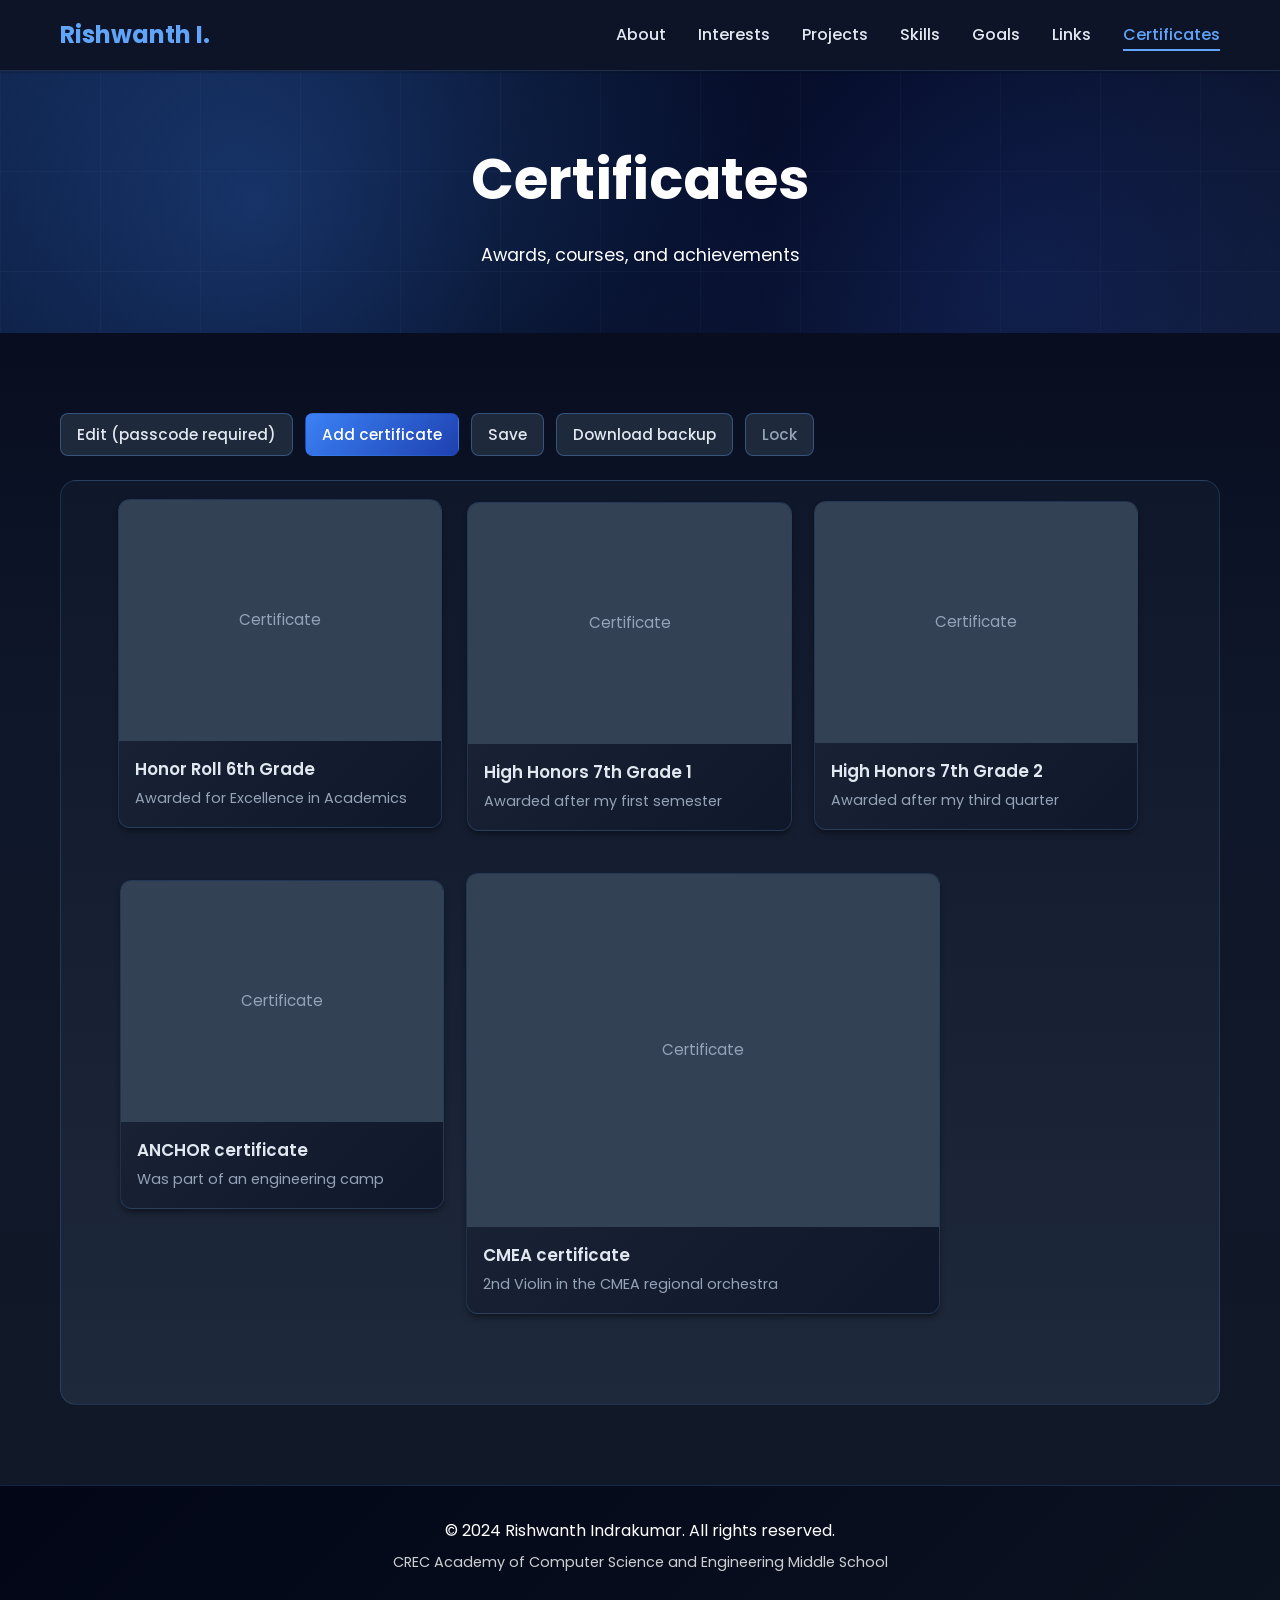
==== certificates.html @ 89a2f54e "Remove email contact section from the portfolio. Co-authored-by: Cursor <cursoragent@cursor.com>" ====
<!DOCTYPE html>
<html lang="en">
<head>
    <meta charset="UTF-8">
    <meta name="viewport" content="width=device-width, initial-scale=1.0">
    <meta name="color-scheme" content="dark">
    <title>Certificates - Rishwanth Indrakumar</title>
    <link rel="stylesheet" href="styles.css">
    <link href="https://fonts.googleapis.com/css2?family=Poppins:wght@300;400;600;700&display=swap" rel="stylesheet">
</head>
<body>
    <nav class="navbar">
        <div class="nav-container">
            <a href="index.html" class="nav-logo">Rishwanth I.</a>
            <ul class="nav-menu">
                <li><a href="index.html#about">About</a></li>
                <li><a href="index.html#interests">Interests</a></li>
                <li><a href="index.html#projects">Projects</a></li>
                <li><a href="index.html#skills">Skills</a></li>
                <li><a href="index.html#goals">Goals</a></li>
                <li><a href="index.html#links">Links</a></li>
                <li><a href="certificates.html" class="active">Certificates</a></li>
            </ul>
        </div>
    </nav>

    <section class="hero hero-compact">
        <div class="hero-content">
            <h1 class="hero-title">Certificates</h1>
            <p class="hero-description">Awards, courses, and achievements</p>
        </div>
    </section>

    <section class="section">
        <div class="container">
            <div class="cert-toolbar" id="cert-toolbar">
                <button type="button" class="cert-btn" id="unlock-btn">Edit (passcode required)</button>
                <div class="cert-edit-actions" id="edit-actions" hidden>
                    <button type="button" class="cert-btn cert-btn-primary" id="add-cert-btn">Add certificate</button>
                    <button type="button" class="cert-btn" id="save-btn">Save</button>
                    <button type="button" class="cert-btn" id="download-btn">Download backup</button>
                    <button type="button" class="cert-btn cert-btn-muted" id="lock-btn">Lock</button>
                </div>
                <p class="cert-save-status" id="save-status" aria-live="polite"></p>
            </div>
            <p class="cert-hint" id="cert-hint" hidden>You are editing. Click <strong>Save</strong> to publish so everyone can see your certificates. Local server: <code>http://localhost:4173/certificates.html</code></p>

            <div class="cert-board" id="cert-board" aria-label="Certificates display">
                <p class="cert-empty" id="cert-empty">No certificates yet.</p>
            </div>
        </div>
    </section>

    <div class="cert-modal" id="passcode-modal" hidden>
        <div class="cert-modal-card">
            <h3>Enter passcode</h3>
            <p>Only you can edit this page.</p>
            <input type="password" id="passcode-input" placeholder="Passcode" autocomplete="current-password">
            <p class="cert-error" id="passcode-error" hidden>Incorrect passcode.</p>
            <div class="cert-modal-actions">
                <button type="button" class="cert-btn" id="passcode-cancel">Cancel</button>
                <button type="button" class="cert-btn cert-btn-primary" id="passcode-submit">Unlock</button>
            </div>
        </div>
    </div>

    <footer class="footer">
        <div class="container">
            <p>&copy; 2024 Rishwanth Indrakumar. All rights reserved.</p>
            <p class="footer-school">CREC Academy of Computer Science and Engineering Middle School</p>
        </div>
    </footer>

    <script src="certificates-data.js"></script>
    <script src="certificates.js"></script>
</body>
</html>
---- styles.css ----
* {
    margin: 0;
    padding: 0;
    box-sizing: border-box;
}

:root {
    --primary-color: #60a5fa;
    --secondary-color: #3b82f6;
    --accent-color: #93c5fd;
    --text-dark: #e2e8f0;
    --text-light: #94a3b8;
    --bg-light: #1e293b;
    --bg-white: #0f172a;
    --bg-dark: #020617;
    --bg-blue-dark: #0b1220;
    --bg-blue-medium: #1e293b;
    --bg-blue-light: #334155;
    --card-bg: linear-gradient(135deg, #1e293b 0%, #0f172a 100%);
    --card-bg-hover: linear-gradient(135deg, #243447 0%, #1e293b 100%);
    --surface: #1e293b;
    --surface-muted: #0f172a;
    --border-subtle: rgba(96, 165, 250, 0.18);
    --border-strong: rgba(96, 165, 250, 0.35);
    --gradient-1: linear-gradient(135deg, #1e3a8a 0%, #020617 100%);
    --gradient-2: linear-gradient(135deg, #3b82f6 0%, #1e40af 100%);
    --gradient-3: linear-gradient(135deg, #60a5fa 0%, #3b82f6 50%, #1e3a8a 100%);
    --gradient-hero: linear-gradient(135deg, #0b1a3a 0%, #020617 55%, #0f172a 100%);
    --shadow-sm: 0 1px 2px 0 rgba(0, 0, 0, 0.35);
    --shadow-md: 0 4px 6px -1px rgba(0, 0, 0, 0.45);
    --shadow-lg: 0 10px 15px -3px rgba(0, 0, 0, 0.5);
    --shadow-xl: 0 20px 25px -5px rgba(0, 0, 0, 0.55);
}

body {
    font-family: 'Poppins', sans-serif;
    line-height: 1.6;
    color: var(--text-dark);
    background: linear-gradient(180deg, #020617 0%, #0f172a 45%, #111827 100%);
    scroll-behavior: smooth;
}

.container {
    max-width: 1200px;
    margin: 0 auto;
    padding: 0 20px;
}

/* Navigation */
.navbar {
    background: rgba(15, 23, 42, 0.9);
    backdrop-filter: blur(10px);
    box-shadow: var(--shadow-sm);
    position: sticky;
    top: 0;
    z-index: 1000;
    padding: 1rem 0;
    border-bottom: 1px solid var(--border-subtle);
}

.nav-container {
    max-width: 1200px;
    margin: 0 auto;
    padding: 0 20px;
    display: flex;
    justify-content: space-between;
    align-items: center;
}

.nav-logo {
    font-size: 1.5rem;
    font-weight: 700;
    color: var(--primary-color);
    text-decoration: none;
}

.nav-menu a.active {
    color: var(--primary-color);
}

.nav-menu a.active::after {
    width: 100%;
}

.nav-menu {
    display: flex;
    list-style: none;
    gap: 2rem;
}

.nav-menu a {
    text-decoration: none;
    color: var(--text-dark);
    font-weight: 500;
    transition: color 0.3s ease;
    position: relative;
}

.nav-menu a::after {
    content: '';
    position: absolute;
    bottom: -5px;
    left: 0;
    width: 0;
    height: 2px;
    background: var(--primary-color);
    transition: width 0.3s ease;
}

.nav-menu a:hover {
    color: var(--primary-color);
}

.nav-menu a:hover::after {
    width: 100%;
}

/* Hero Section */
.hero {
    background: var(--gradient-hero);
    color: white;
    padding: 6rem 2rem;
    text-align: center;
    position: relative;
    overflow: hidden;
}

.hero::before {
    content: '';
    position: absolute;
    top: 0;
    left: 0;
    right: 0;
    bottom: 0;
    background: 
        radial-gradient(circle at 20% 50%, rgba(59, 130, 246, 0.3) 0%, transparent 50%),
        radial-gradient(circle at 80% 80%, rgba(30, 64, 175, 0.3) 0%, transparent 50%),
        url('data:image/svg+xml,<svg width="100" height="100" xmlns="http://www.w3.org/2000/svg"><defs><pattern id="grid" width="100" height="100" patternUnits="userSpaceOnUse"><path d="M 100 0 L 0 0 0 100" fill="none" stroke="rgba(255,255,255,0.05)" stroke-width="1"/></pattern></defs><rect width="100" height="100" fill="url(%23grid)"/></svg>');
    opacity: 1;
}

.hero-content {
    position: relative;
    z-index: 1;
    max-width: 800px;
    margin: 0 auto;
}

.hero-title {
    font-size: 3.5rem;
    font-weight: 700;
    margin-bottom: 1rem;
    animation: fadeInUp 0.8s ease;
}

.hero-subtitle {
    font-size: 1.5rem;
    margin-bottom: 1rem;
    opacity: 0.95;
    animation: fadeInUp 0.8s ease 0.2s both;
}

.hero-description {
    font-size: 1.1rem;
    opacity: 0.9;
    animation: fadeInUp 0.8s ease 0.4s both;
}

@keyframes fadeInUp {
    from {
        opacity: 0;
        transform: translateY(30px);
    }
    to {
        opacity: 1;
        transform: translateY(0);
    }
}

/* Section Styles */
.section {
    padding: 5rem 0;
}

.section-alt {
    background: linear-gradient(180deg, #0b1220 0%, #111827 100%);
}

.section-title {
    font-size: 2.5rem;
    font-weight: 700;
    text-align: center;
    margin-bottom: 3rem;
    color: var(--text-dark);
    position: relative;
}

.section-title::after {
    content: '';
    display: block;
    width: 80px;
    height: 4px;
    background: var(--gradient-2);
    margin: 1rem auto;
    border-radius: 2px;
}

/* About Section */
.about-content {
    max-width: 800px;
    margin: 0 auto;
}

.about-text {
    font-size: 1.1rem;
    line-height: 1.8;
    color: var(--text-light);
}

.about-text p {
    margin-bottom: 1.5rem;
}

.about-text strong {
    color: var(--text-dark);
    font-weight: 600;
}

/* Interests Section */
.interests-grid {
    display: grid;
    grid-template-columns: repeat(auto-fit, minmax(250px, 1fr));
    gap: 2rem;
    margin-top: 2rem;
}

.interest-card {
    background: var(--card-bg);
    padding: 2rem;
    border-radius: 12px;
    box-shadow: var(--shadow-md);
    text-align: center;
    transition: transform 0.3s ease, box-shadow 0.3s ease, background 0.3s ease;
    border: 1px solid var(--border-subtle);
}

.interest-card:hover {
    transform: translateY(-5px);
    box-shadow: var(--shadow-xl);
    background: var(--card-bg-hover);
    border-color: var(--border-strong);
}

.interest-icon {
    font-size: 3rem;
    margin-bottom: 1rem;
    display: block;
}

.interest-card h3 {
    font-size: 1.5rem;
    margin-bottom: 1rem;
    color: var(--text-dark);
}

.interest-card p {
    color: var(--text-light);
    line-height: 1.6;
}

/* Projects Section */
.projects-grid {
    display: grid;
    grid-template-columns: repeat(auto-fit, minmax(300px, 1fr));
    gap: 2rem;
    margin-top: 2rem;
}

.project-card {
    background: var(--card-bg);
    border-radius: 12px;
    overflow: hidden;
    box-shadow: var(--shadow-md);
    transition: transform 0.3s ease, box-shadow 0.3s ease;
    border: 1px solid var(--border-subtle);
}

.project-card:hover {
    transform: translateY(-5px);
    box-shadow: var(--shadow-xl);
}

.project-card.featured {
    border: 3px solid var(--primary-color);
    box-shadow: 0 0 20px rgba(59, 130, 246, 0.3);
}

.project-image-placeholder {
    height: 200px;
    background: var(--gradient-3);
    display: flex;
    align-items: center;
    justify-content: center;
    position: relative;
    overflow: hidden;
}

.project-card.featured .project-image-placeholder {
    background: var(--gradient-2);
}

.project-image-placeholder::before {
    content: '';
    position: absolute;
    top: -50%;
    left: -50%;
    width: 200%;
    height: 200%;
    background: radial-gradient(circle, rgba(255,255,255,0.08) 1px, transparent 1px);
    background-size: 30px 30px;
    animation: movePattern 20s linear infinite;
}

@keyframes movePattern {
    0% { transform: translate(0, 0); }
    100% { transform: translate(30px, 30px); }
}

.project-icon {
    font-size: 4rem;
    z-index: 1;
    position: relative;
}

.project-card h3 {
    padding: 1.5rem;
    font-size: 1.5rem;
    color: var(--text-dark);
    border-bottom: 1px solid var(--border-subtle);
}

.project-card p {
    padding: 1.5rem;
    color: var(--text-light);
    line-height: 1.6;
}

.project-card p.project-link {
    padding-top: 0;
}

.project-link a {
    color: var(--primary-color);
    text-decoration: none;
    font-weight: 600;
}

.project-link a:hover {
    text-decoration: underline;
    color: var(--accent-color);
}

/* Skills Section */
.skills-grid {
    display: grid;
    grid-template-columns: repeat(auto-fit, minmax(280px, 1fr));
    gap: 2rem;
    margin-top: 2rem;
}

.skill-item {
    background: var(--card-bg);
    padding: 2rem;
    border-radius: 12px;
    box-shadow: var(--shadow-md);
    transition: transform 0.3s ease, box-shadow 0.3s ease;
    border: 1px solid var(--border-subtle);
}

.skill-item:hover {
    transform: translateY(-3px);
    box-shadow: var(--shadow-lg);
    border-color: var(--border-strong);
}

.skill-bar {
    width: 100%;
    height: 12px;
    background: #334155;
    border-radius: 6px;
    overflow: hidden;
    margin-bottom: 1rem;
}

.skill-fill {
    height: 100%;
    background: var(--gradient-2);
    border-radius: 6px;
    transition: width 1s ease;
    animation: fillBar 1.5s ease;
    box-shadow: 0 2px 4px rgba(59, 130, 246, 0.3);
}

@keyframes fillBar {
    from { width: 0; }
}

.skill-item h3 {
    font-size: 1.3rem;
    margin-bottom: 0.5rem;
    color: var(--text-dark);
}

.skill-item p {
    color: var(--text-light);
    line-height: 1.6;
}

/* Goals Section */
.goals-content {
    max-width: 900px;
    margin: 0 auto;
}

.goal-card {
    background: var(--card-bg);
    padding: 3rem;
    border-radius: 12px;
    box-shadow: var(--shadow-md);
    text-align: center;
    margin-bottom: 3rem;
    border: 1px solid var(--border-subtle);
}

.goal-icon {
    font-size: 4rem;
    margin-bottom: 1.5rem;
}

.goal-card h3 {
    font-size: 2rem;
    margin-bottom: 1rem;
    color: var(--text-dark);
}

.goal-card p {
    font-size: 1.1rem;
    color: var(--text-light);
    line-height: 1.8;
}

.goals-list {
    background: var(--card-bg);
    padding: 2.5rem;
    border-radius: 12px;
    box-shadow: var(--shadow-md);
    border: 1px solid var(--border-subtle);
}

.goals-list h3 {
    font-size: 1.8rem;
    margin-bottom: 1.5rem;
    color: var(--text-dark);
}

.goals-list ul {
    list-style: none;
    padding: 0;
}

.goals-list li {
    padding: 1rem;
    margin-bottom: 0.5rem;
    background: linear-gradient(90deg, #1e293b 0%, #0f172a 100%);
    border-radius: 8px;
    color: var(--text-light);
    font-size: 1.05rem;
    transition: transform 0.2s ease, background 0.2s ease;
    border-left: 3px solid var(--primary-color);
}

.goals-list li:hover {
    transform: translateX(5px);
    background: linear-gradient(90deg, #1e3a5f 0%, #1e293b 100%);
    border-left-color: var(--secondary-color);
}

/* Contact Section */
.contact-content {
    display: flex;
    justify-content: center;
    gap: 3rem;
    flex-wrap: wrap;
    margin-top: 2rem;
}

.contact-card {
    background: var(--card-bg);
    padding: 3rem;
    border-radius: 12px;
    box-shadow: var(--shadow-md);
    text-align: center;
    min-width: 280px;
    transition: transform 0.3s ease, box-shadow 0.3s ease, background 0.3s ease;
    border: 1px solid var(--border-subtle);
}

.contact-card:hover {
    transform: translateY(-5px);
    box-shadow: var(--shadow-xl);
    background: var(--card-bg-hover);
    border-color: var(--border-strong);
}

.contact-icon {
    font-size: 3.5rem;
    margin-bottom: 1.5rem;
    display: block;
}

.contact-card h3 {
    font-size: 1.5rem;
    margin-bottom: 1rem;
    color: var(--text-dark);
}

.contact-card p {
    margin: 0;
}

.contact-card a {
    color: var(--primary-color);
    text-decoration: none;
    font-size: 1.1rem;
    font-weight: 500;
    transition: color 0.3s ease;
}

.contact-card a:hover {
    color: var(--secondary-color);
    text-decoration: underline;
}

/* Footer */
.footer {
    background: linear-gradient(135deg, #020617 0%, #0b1220 100%);
    color: white;
    padding: 2rem 0;
    text-align: center;
    border-top: 1px solid var(--border-subtle);
}

.footer p {
    margin-bottom: 0.5rem;
}

.footer-school {
    opacity: 0.8;
    font-size: 0.9rem;
}

/* Responsive Design */
@media (max-width: 768px) {
    .nav-menu {
        flex-direction: column;
        gap: 1rem;
    }

    .hero-title {
        font-size: 2.5rem;
    }

    .hero-subtitle {
        font-size: 1.2rem;
    }

    .section-title {
        font-size: 2rem;
    }

    .interests-grid,
    .projects-grid,
    .skills-grid {
        grid-template-columns: 1fr;
    }

    .contact-content {
        flex-direction: column;
        align-items: center;
    }

    .goal-card {
        padding: 2rem;
    }
}

@media (max-width: 480px) {
    .hero {
        padding: 4rem 1rem;
    }

    .hero-title {
        font-size: 2rem;
    }

    .section {
        padding: 3rem 0;
    }
}

/* Certificates page */
.hero-compact {
    padding: 4rem 2rem;
}

.cert-toolbar {
    display: flex;
    flex-wrap: wrap;
    align-items: center;
    gap: 0.75rem;
    margin-bottom: 0.75rem;
}

.cert-save-status {
    flex-basis: 100%;
    margin: 0;
    color: var(--text-light);
    font-size: 0.9rem;
}

.cert-save-status.is-error {
    color: #fca5a5;
}

.cert-hint {
    margin: 0 0 1.25rem;
    color: var(--text-light);
    font-size: 0.9rem;
}

.cert-hint code {
    background: #334155;
    color: var(--accent-color);
    padding: 0.1rem 0.35rem;
    border-radius: 4px;
    font-size: 0.85rem;
}

.cert-edit-actions {
    display: flex;
    flex-wrap: wrap;
    gap: 0.75rem;
}

.cert-btn {
    border: 1px solid var(--border-strong);
    background: var(--surface);
    color: var(--text-dark);
    font-family: inherit;
    font-weight: 500;
    font-size: 0.95rem;
    padding: 0.55rem 1rem;
    border-radius: 8px;
    cursor: pointer;
    transition: background 0.2s ease, border-color 0.2s ease, color 0.2s ease;
}

.cert-btn:hover {
    border-color: var(--primary-color);
    color: var(--primary-color);
}

.cert-btn-primary {
    background: var(--gradient-2);
    border-color: transparent;
    color: #ffffff;
}

.cert-btn-primary:hover {
    color: #ffffff;
    filter: brightness(1.05);
}

.cert-btn-muted {
    color: var(--text-light);
}

.cert-btn-small {
    font-size: 0.8rem;
    padding: 0.35rem 0.65rem;
}

.cert-btn-danger {
    color: #fca5a5;
    border-color: rgba(248, 113, 113, 0.45);
}

.cert-btn-danger:hover {
    color: #fecaca;
    border-color: #f87171;
}

.cert-board {
    position: relative;
    width: 100%;
    min-height: 700px;
    background:
        linear-gradient(180deg, #0f172a 0%, #1e293b 100%),
        radial-gradient(circle at 15% 20%, rgba(59, 130, 246, 0.12), transparent 40%),
        radial-gradient(circle at 85% 70%, rgba(30, 64, 175, 0.14), transparent 45%);
    border: 1px solid var(--border-subtle);
    border-radius: 16px;
    overflow: hidden;
}

.cert-board.is-editing {
    outline: 2px dashed rgba(59, 130, 246, 0.35);
    outline-offset: 4px;
}

.cert-empty {
    position: absolute;
    inset: 0;
    display: grid;
    place-items: center;
    color: var(--text-light);
    font-size: 1.1rem;
    margin: 0;
    pointer-events: none;
}

.cert-card {
    position: absolute;
    background: var(--card-bg);
    border: 1px solid var(--border-subtle);
    border-radius: 12px;
    box-shadow: var(--shadow-md);
    overflow: hidden;
    user-select: none;
    transition: box-shadow 0.2s ease;
}

.cert-board.is-editing .cert-card {
    cursor: grab;
}

.cert-card.is-dragging,
.cert-card.is-resizing {
    cursor: grabbing;
    box-shadow: var(--shadow-xl);
    user-select: none;
}

.cert-card-image {
    width: 100%;
    aspect-ratio: 4 / 3;
    background: #334155;
    overflow: hidden;
}

.cert-card-image img {
    width: 100%;
    height: 100%;
    object-fit: cover;
    display: block;
}

.cert-card-placeholder {
    width: 100%;
    height: 100%;
    display: grid;
    place-items: center;
    color: var(--text-light);
    font-size: 0.95rem;
}

.cert-board.is-editing .cert-card-placeholder {
    cursor: pointer;
}

.cert-card-body {
    padding: 0.9rem 1rem 1.1rem;
}

.cert-card-title {
    font-size: 1.05rem;
    font-weight: 600;
    color: var(--text-dark);
    margin: 0 0 0.35rem;
    outline: none;
}

.cert-card-desc {
    margin: 0;
    color: var(--text-light);
    font-size: 0.9rem;
    line-height: 1.5;
    outline: none;
    min-height: 1.4em;
}

.cert-card-desc.is-empty::before {
    content: attr(data-placeholder);
    color: #94a3b8;
}

.cert-board.is-editing .cert-card-title,
.cert-board.is-editing .cert-card-desc {
    cursor: text;
    border-radius: 4px;
}

.cert-board.is-editing .cert-card-title:focus,
.cert-board.is-editing .cert-card-desc:focus {
    background: #1e3a5f;
}

.cert-card-controls {
    display: flex;
    gap: 0.4rem;
    padding: 0 0.75rem 0.75rem;
}

.cert-resize-handle {
    position: absolute;
    right: 4px;
    bottom: 4px;
    width: 14px;
    height: 14px;
    border-right: 3px solid var(--primary-color);
    border-bottom: 3px solid var(--primary-color);
    cursor: nwse-resize;
    opacity: 0.7;
}

.cert-modal {
    position: fixed;
    inset: 0;
    background: rgba(2, 6, 23, 0.75);
    display: grid;
    place-items: center;
    z-index: 2000;
    padding: 1rem;
}

.cert-modal[hidden] {
    display: none !important;
}

.cert-modal-card {
    width: min(400px, 100%);
    background: #1e293b;
    border: 1px solid var(--border-subtle);
    border-radius: 12px;
    padding: 1.75rem;
    box-shadow: var(--shadow-xl);
}

.cert-modal-card h3 {
    margin: 0 0 0.35rem;
    color: var(--text-dark);
}

.cert-modal-card p {
    margin: 0 0 1rem;
    color: var(--text-light);
    font-size: 0.95rem;
}

.cert-modal-card input {
    width: 100%;
    padding: 0.7rem 0.85rem;
    border: 1px solid #475569;
    border-radius: 8px;
    font-family: inherit;
    font-size: 1rem;
    margin-bottom: 0.75rem;
    background: #0f172a;
    color: var(--text-dark);
}

.cert-modal-card input:focus {
    outline: 2px solid rgba(59, 130, 246, 0.35);
    border-color: var(--primary-color);
}

.cert-error {
    color: #fca5a5 !important;
    margin-top: -0.35rem !important;
}

.cert-modal-actions {
    display: flex;
    justify-content: flex-end;
    gap: 0.6rem;
}

@media (max-width: 768px) {
    .cert-board {
        min-height: 520px;
    }

    .cert-card {
        position: relative !important;
        left: auto !important;
        top: auto !important;
        width: 100% !important;
        margin-bottom: 1rem;
    }

    .cert-board.is-editing .cert-card {
        position: absolute !important;
    }
}
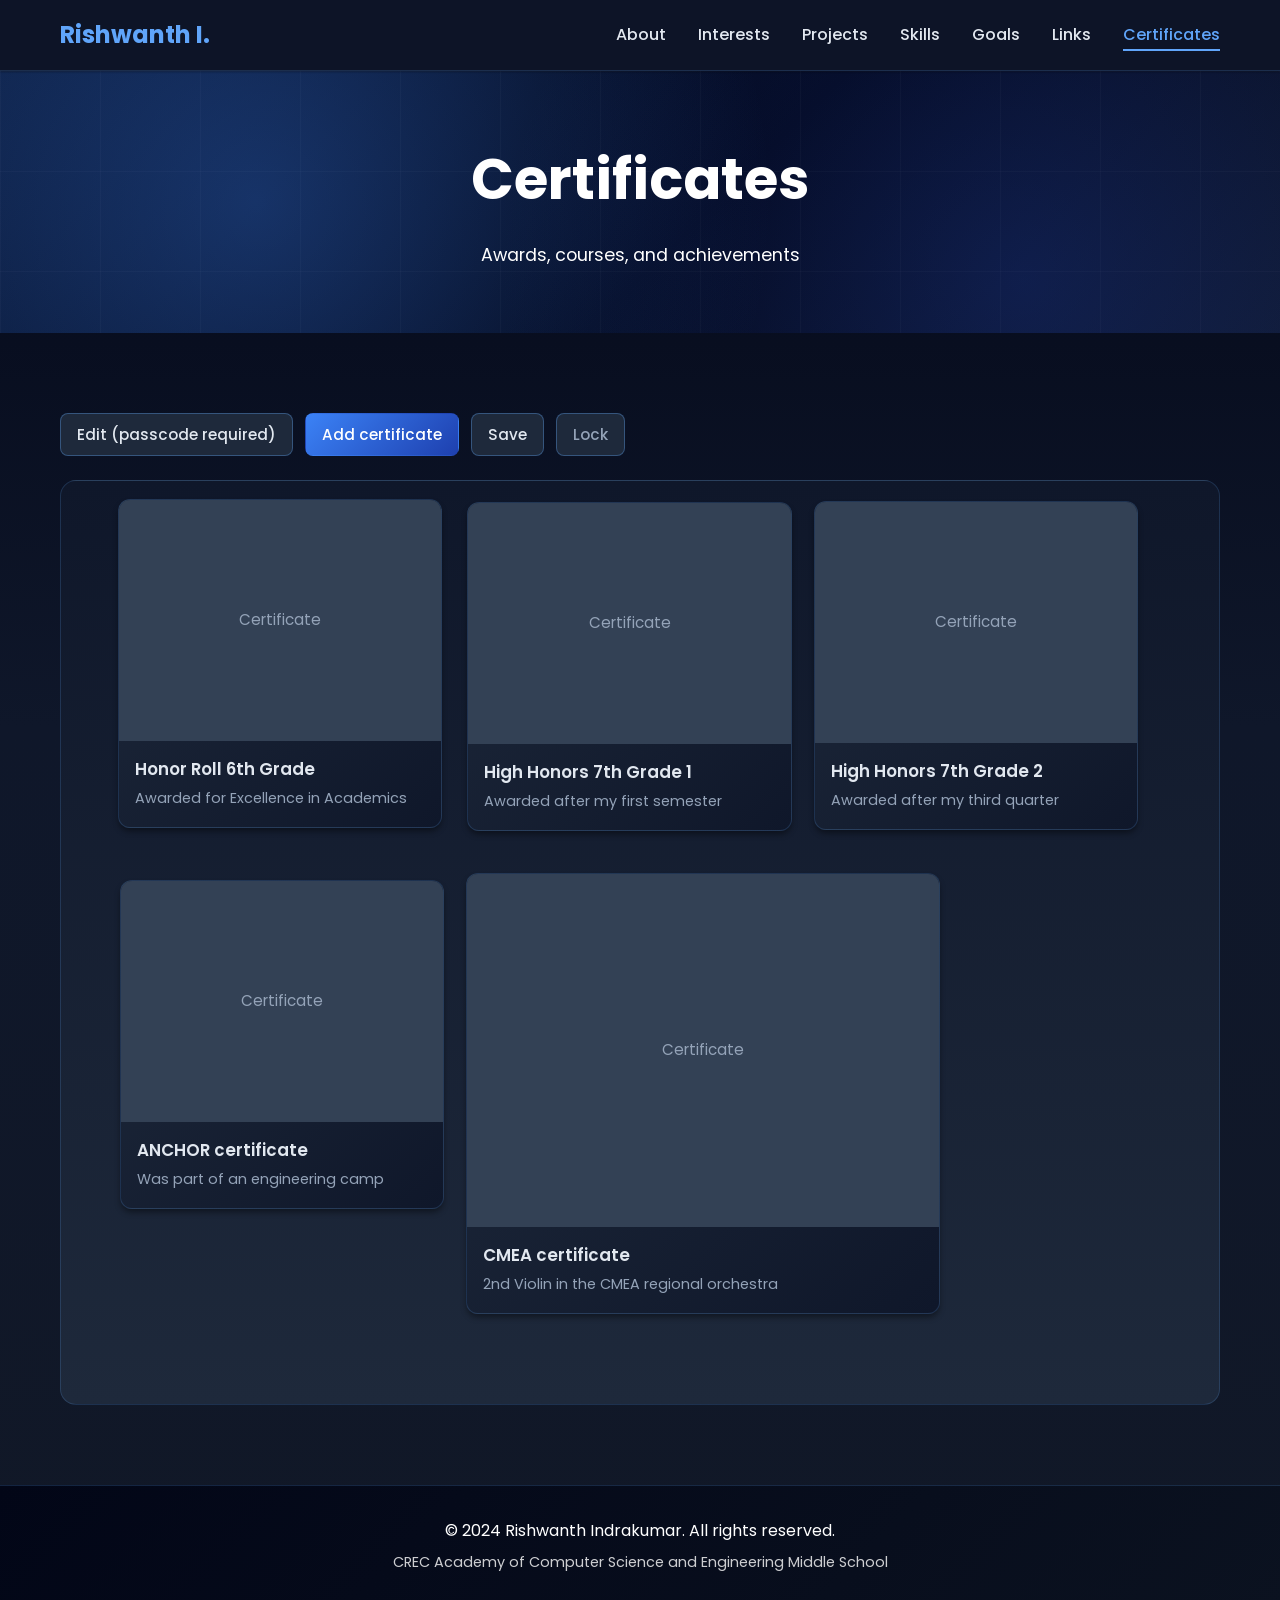
==== commit 583fddae: "Make Save publish certificates to the live page and lock editing. Co-authored-by: Cursor <cursoragen" ====
--- a/certificates.html
+++ b/certificates.html
@@ -38,12 +38,11 @@
                 <div class="cert-edit-actions" id="edit-actions" hidden>
                     <button type="button" class="cert-btn cert-btn-primary" id="add-cert-btn">Add certificate</button>
                     <button type="button" class="cert-btn" id="save-btn">Save</button>
-                    <button type="button" class="cert-btn" id="download-btn">Download backup</button>
                     <button type="button" class="cert-btn cert-btn-muted" id="lock-btn">Lock</button>
                 </div>
                 <p class="cert-save-status" id="save-status" aria-live="polite"></p>
             </div>
-            <p class="cert-hint" id="cert-hint" hidden>You are editing. Click <strong>Save</strong> to publish so everyone can see your certificates. Local server: <code>http://localhost:4173/certificates.html</code></p>
+            <p class="cert-hint" id="cert-hint" hidden>You are editing. Click <strong>Save</strong> to publish to the live page and lock editing. Use <code>http://localhost:4173/certificates.html</code></p>
 
             <div class="cert-board" id="cert-board" aria-label="Certificates display">
                 <p class="cert-empty" id="cert-empty">No certificates yet.</p>
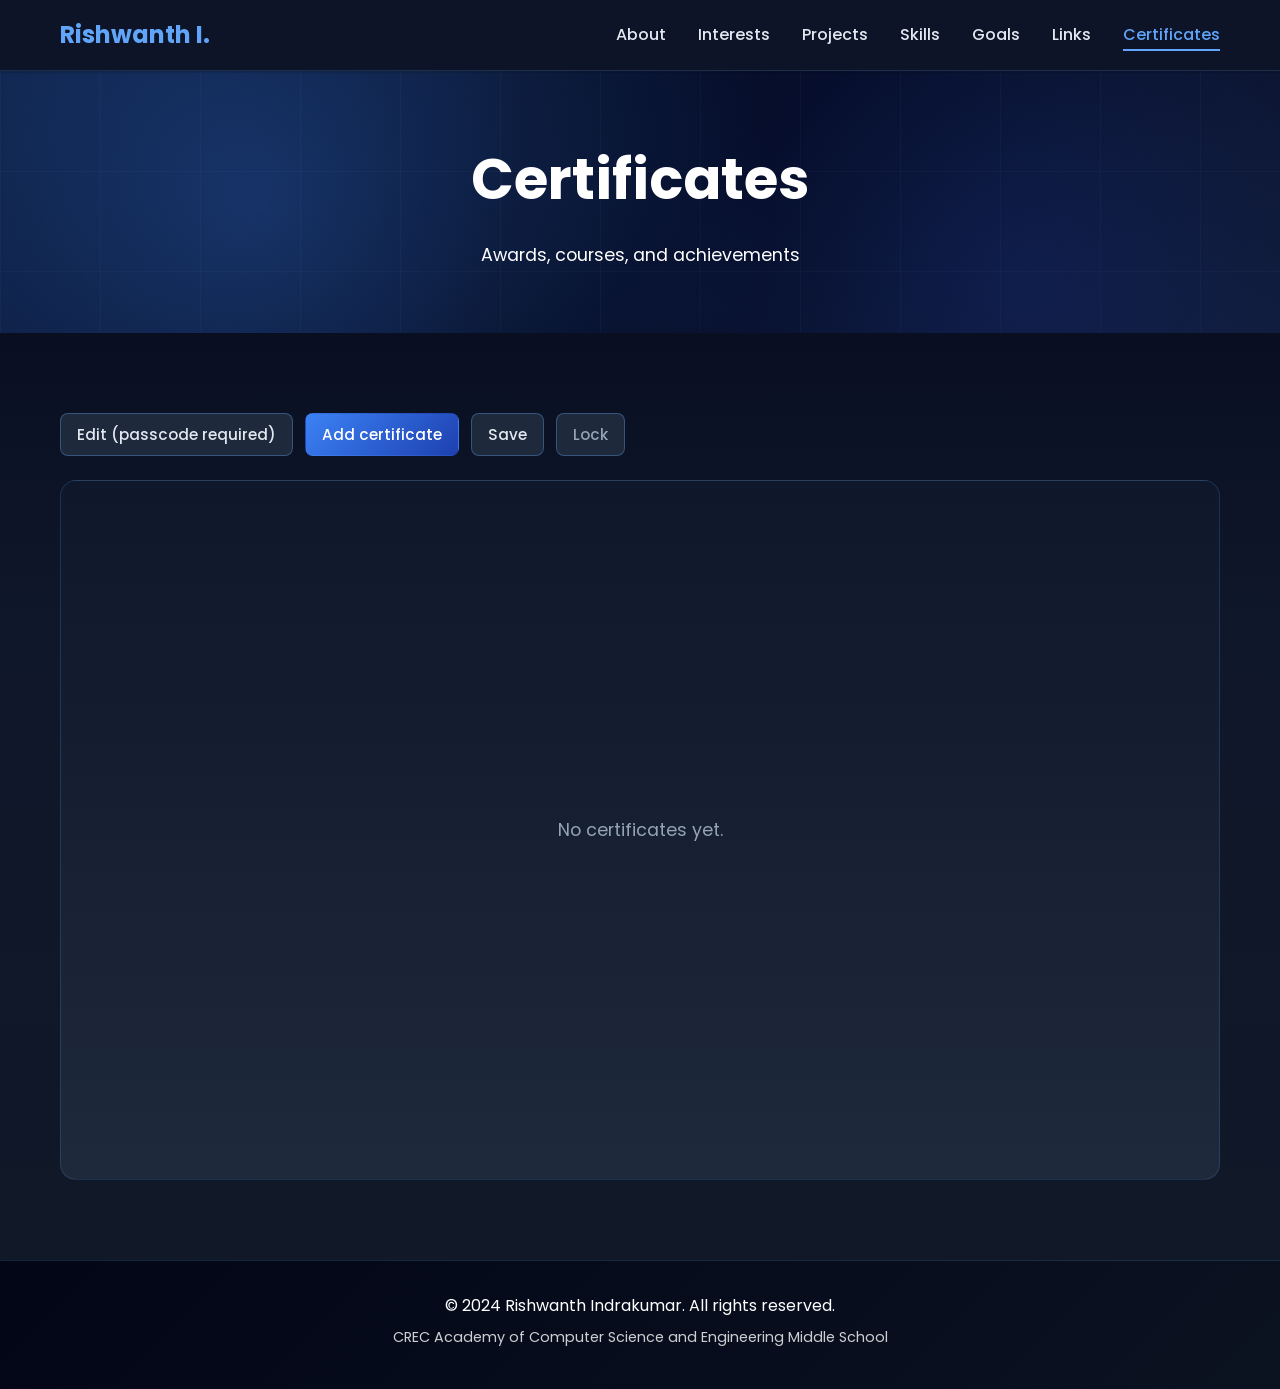
==== commit 8eaaee0e: "Fix certificate Save by posting to the local server API from any host. Co-authored-by: Cursor <curso" ====
--- a/certificates.html
+++ b/certificates.html
@@ -42,7 +42,7 @@
                 </div>
                 <p class="cert-save-status" id="save-status" aria-live="polite"></p>
             </div>
-            <p class="cert-hint" id="cert-hint" hidden>You are editing. Click <strong>Save</strong> to publish to the live page and lock editing. Use <code>http://localhost:4173/certificates.html</code></p>
+            <p class="cert-hint" id="cert-hint" hidden>You are editing. Keep <code>node server.js</code> running, then click <strong>Save</strong> to publish to the live page and lock editing.</p>
 
             <div class="cert-board" id="cert-board" aria-label="Certificates display">
                 <p class="cert-empty" id="cert-empty">No certificates yet.</p>
--- a/styles.css
+++ b/styles.css
@@ -332,6 +332,24 @@
     position: relative;
 }
 
+.project-image-photo {
+    background: #0f172a !important;
+    padding: 0;
+}
+
+.project-image-photo::before {
+    display: none;
+}
+
+.project-image-photo img {
+    width: 100%;
+    height: 100%;
+    object-fit: cover;
+    display: block;
+    position: relative;
+    z-index: 1;
+}
+
 .project-card h3 {
     padding: 1.5rem;
     font-size: 1.5rem;
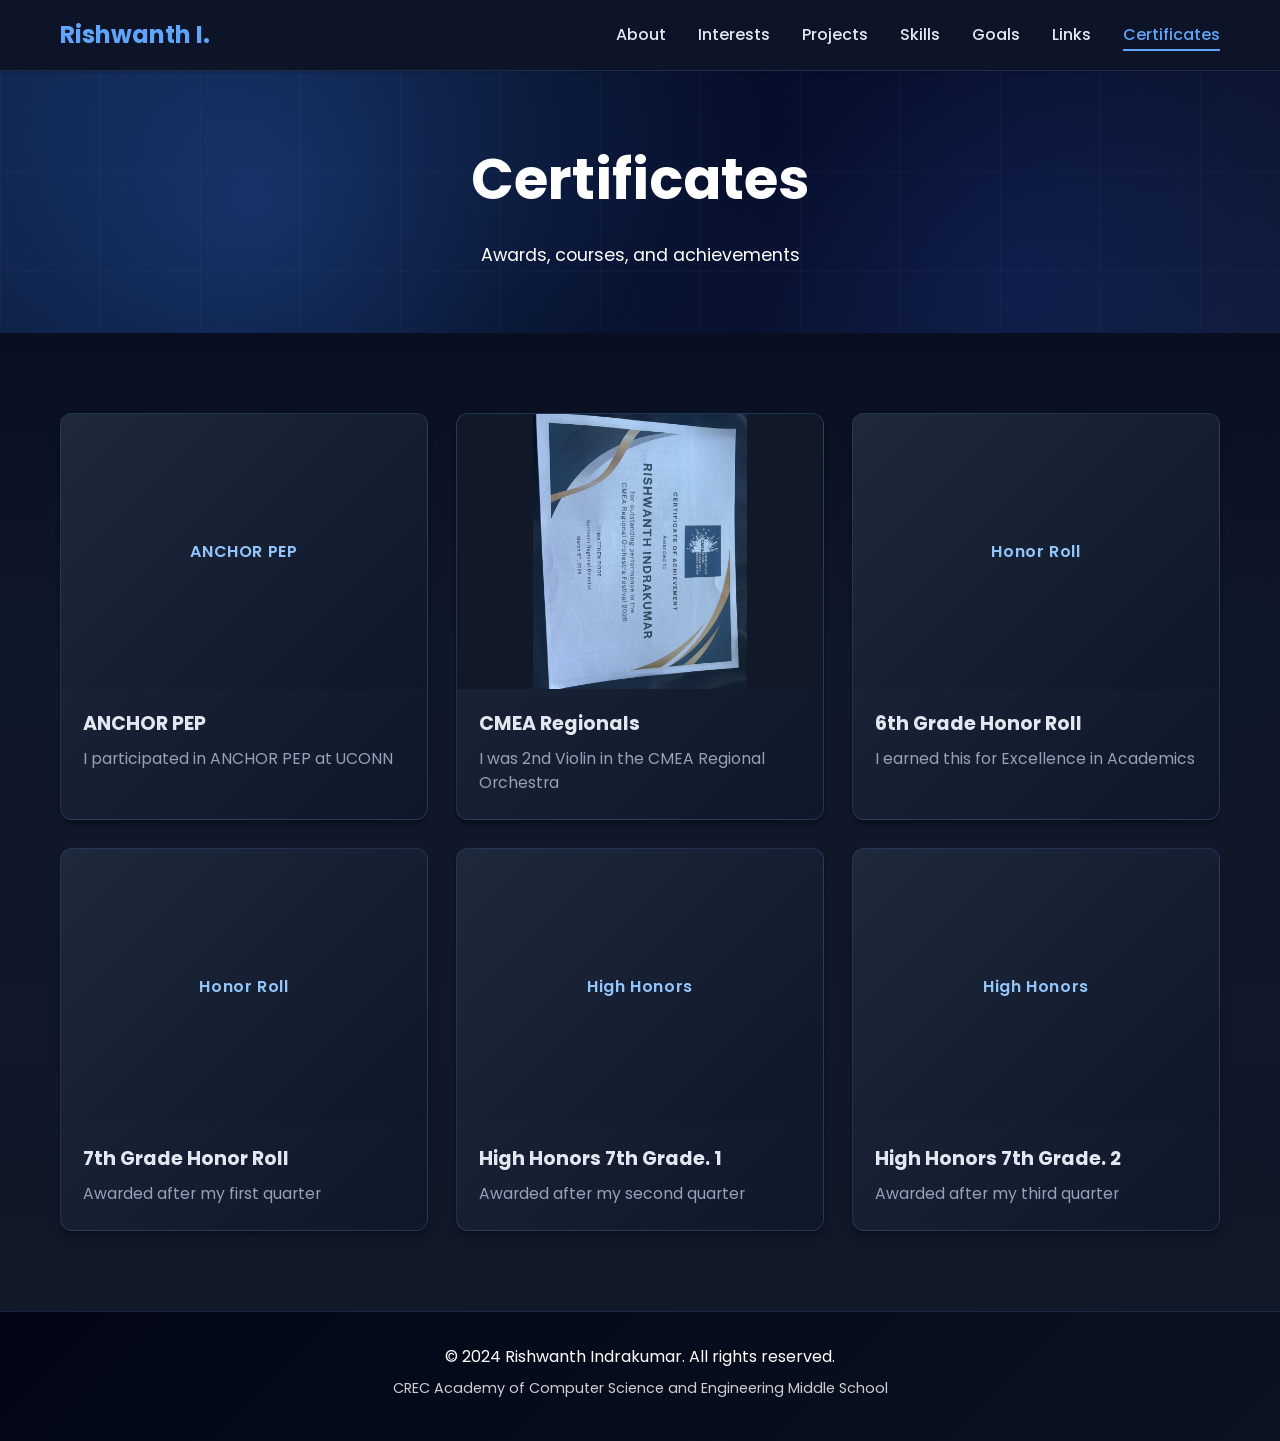
==== commit 3b9b9b76: "Overhaul certificates into a static gallery and remove in-page editing. Co-authored-by: Cursor <curs" ====
--- a/certificates.html
+++ b/certificates.html
@@ -33,35 +33,69 @@
 
     <section class="section">
         <div class="container">
-            <div class="cert-toolbar" id="cert-toolbar">
-                <button type="button" class="cert-btn" id="unlock-btn">Edit (passcode required)</button>
-                <div class="cert-edit-actions" id="edit-actions" hidden>
-                    <button type="button" class="cert-btn cert-btn-primary" id="add-cert-btn">Add certificate</button>
-                    <button type="button" class="cert-btn" id="save-btn">Save</button>
-                    <button type="button" class="cert-btn cert-btn-muted" id="lock-btn">Lock</button>
-                </div>
-                <p class="cert-save-status" id="save-status" aria-live="polite"></p>
-            </div>
-            <p class="cert-hint" id="cert-hint" hidden>You are editing. Keep <code>node server.js</code> running, then click <strong>Save</strong> to publish to the live page and lock editing.</p>
+            <div class="certificates-grid">
+                <article class="certificate-card">
+                    <div class="certificate-media certificate-media-placeholder">
+                        <span>ANCHOR PEP</span>
+                    </div>
+                    <div class="certificate-body">
+                        <h3>ANCHOR PEP</h3>
+                        <p>I participated in ANCHOR PEP at UCONN</p>
+                    </div>
+                </article>
 
-            <div class="cert-board" id="cert-board" aria-label="Certificates display">
-                <p class="cert-empty" id="cert-empty">No certificates yet.</p>
+                <article class="certificate-card">
+                    <div class="certificate-media">
+                        <img src="images/cmea-regionals.png" alt="CMEA Regional Orchestra Festival Certificate of Achievement for Rishwanth Indrakumar">
+                    </div>
+                    <div class="certificate-body">
+                        <h3>CMEA Regionals</h3>
+                        <p>I was 2nd Violin in the CMEA Regional Orchestra</p>
+                    </div>
+                </article>
+
+                <article class="certificate-card">
+                    <div class="certificate-media certificate-media-placeholder">
+                        <span>Honor Roll</span>
+                    </div>
+                    <div class="certificate-body">
+                        <h3>6th Grade Honor Roll</h3>
+                        <p>I earned this for Excellence in Academics</p>
+                    </div>
+                </article>
+
+                <article class="certificate-card">
+                    <div class="certificate-media certificate-media-placeholder">
+                        <span>Honor Roll</span>
+                    </div>
+                    <div class="certificate-body">
+                        <h3>7th Grade Honor Roll</h3>
+                        <p>Awarded after my first quarter</p>
+                    </div>
+                </article>
+
+                <article class="certificate-card">
+                    <div class="certificate-media certificate-media-placeholder">
+                        <span>High Honors</span>
+                    </div>
+                    <div class="certificate-body">
+                        <h3>High Honors 7th Grade. 1</h3>
+                        <p>Awarded after my second quarter</p>
+                    </div>
+                </article>
+
+                <article class="certificate-card">
+                    <div class="certificate-media certificate-media-placeholder">
+                        <span>High Honors</span>
+                    </div>
+                    <div class="certificate-body">
+                        <h3>High Honors 7th Grade. 2</h3>
+                        <p>Awarded after my third quarter</p>
+                    </div>
+                </article>
             </div>
         </div>
     </section>
-
-    <div class="cert-modal" id="passcode-modal" hidden>
-        <div class="cert-modal-card">
-            <h3>Enter passcode</h3>
-            <p>Only you can edit this page.</p>
-            <input type="password" id="passcode-input" placeholder="Passcode" autocomplete="current-password">
-            <p class="cert-error" id="passcode-error" hidden>Incorrect passcode.</p>
-            <div class="cert-modal-actions">
-                <button type="button" class="cert-btn" id="passcode-cancel">Cancel</button>
-                <button type="button" class="cert-btn cert-btn-primary" id="passcode-submit">Unlock</button>
-            </div>
-        </div>
-    </div>
 
     <footer class="footer">
         <div class="container">
@@ -69,8 +103,5 @@
             <p class="footer-school">CREC Academy of Computer Science and Engineering Middle School</p>
         </div>
     </footer>
-
-    <script src="certificates-data.js"></script>
-    <script src="certificates.js"></script>
 </body>
 </html>
--- a/styles.css
+++ b/styles.css
@@ -631,303 +631,70 @@
     padding: 4rem 2rem;
 }
 
-.cert-toolbar {
-    display: flex;
-    flex-wrap: wrap;
-    align-items: center;
-    gap: 0.75rem;
-    margin-bottom: 0.75rem;
-}
-
-.cert-save-status {
-    flex-basis: 100%;
-    margin: 0;
-    color: var(--text-light);
-    font-size: 0.9rem;
-}
-
-.cert-save-status.is-error {
-    color: #fca5a5;
-}
-
-.cert-hint {
-    margin: 0 0 1.25rem;
-    color: var(--text-light);
-    font-size: 0.9rem;
-}
-
-.cert-hint code {
-    background: #334155;
-    color: var(--accent-color);
-    padding: 0.1rem 0.35rem;
-    border-radius: 4px;
-    font-size: 0.85rem;
-}
-
-.cert-edit-actions {
-    display: flex;
-    flex-wrap: wrap;
-    gap: 0.75rem;
-}
-
-.cert-btn {
-    border: 1px solid var(--border-strong);
-    background: var(--surface);
-    color: var(--text-dark);
-    font-family: inherit;
-    font-weight: 500;
-    font-size: 0.95rem;
-    padding: 0.55rem 1rem;
-    border-radius: 8px;
-    cursor: pointer;
-    transition: background 0.2s ease, border-color 0.2s ease, color 0.2s ease;
-}
-
-.cert-btn:hover {
-    border-color: var(--primary-color);
-    color: var(--primary-color);
-}
-
-.cert-btn-primary {
-    background: var(--gradient-2);
-    border-color: transparent;
-    color: #ffffff;
-}
-
-.cert-btn-primary:hover {
-    color: #ffffff;
-    filter: brightness(1.05);
-}
-
-.cert-btn-muted {
-    color: var(--text-light);
-}
-
-.cert-btn-small {
-    font-size: 0.8rem;
-    padding: 0.35rem 0.65rem;
-}
-
-.cert-btn-danger {
-    color: #fca5a5;
-    border-color: rgba(248, 113, 113, 0.45);
-}
-
-.cert-btn-danger:hover {
-    color: #fecaca;
-    border-color: #f87171;
-}
-
-.cert-board {
-    position: relative;
-    width: 100%;
-    min-height: 700px;
-    background:
-        linear-gradient(180deg, #0f172a 0%, #1e293b 100%),
-        radial-gradient(circle at 15% 20%, rgba(59, 130, 246, 0.12), transparent 40%),
-        radial-gradient(circle at 85% 70%, rgba(30, 64, 175, 0.14), transparent 45%);
-    border: 1px solid var(--border-subtle);
-    border-radius: 16px;
-    overflow: hidden;
-}
-
-.cert-board.is-editing {
-    outline: 2px dashed rgba(59, 130, 246, 0.35);
-    outline-offset: 4px;
-}
-
-.cert-empty {
-    position: absolute;
-    inset: 0;
+.certificates-grid {
     display: grid;
-    place-items: center;
-    color: var(--text-light);
-    font-size: 1.1rem;
-    margin: 0;
-    pointer-events: none;
-}
-
-.cert-card {
-    position: absolute;
+    grid-template-columns: repeat(auto-fit, minmax(280px, 1fr));
+    gap: 1.75rem;
+}
+
+.certificate-card {
     background: var(--card-bg);
     border: 1px solid var(--border-subtle);
     border-radius: 12px;
+    overflow: hidden;
     box-shadow: var(--shadow-md);
+    transition: transform 0.3s ease, box-shadow 0.3s ease, border-color 0.3s ease;
+}
+
+.certificate-card:hover {
+    transform: translateY(-4px);
+    box-shadow: var(--shadow-xl);
+    border-color: var(--border-strong);
+}
+
+.certificate-media {
+    aspect-ratio: 4 / 3;
+    background: #0f172a;
     overflow: hidden;
-    user-select: none;
-    transition: box-shadow 0.2s ease;
-}
-
-.cert-board.is-editing .cert-card {
-    cursor: grab;
-}
-
-.cert-card.is-dragging,
-.cert-card.is-resizing {
-    cursor: grabbing;
-    box-shadow: var(--shadow-xl);
-    user-select: none;
-}
-
-.cert-card-image {
-    width: 100%;
-    aspect-ratio: 4 / 3;
-    background: #334155;
-    overflow: hidden;
-}
-
-.cert-card-image img {
+}
+
+.certificate-media img {
     width: 100%;
     height: 100%;
-    object-fit: cover;
+    object-fit: contain;
     display: block;
-}
-
-.cert-card-placeholder {
-    width: 100%;
-    height: 100%;
+    background: #111827;
+}
+
+.certificate-media-placeholder {
     display: grid;
     place-items: center;
-    color: var(--text-light);
-    font-size: 0.95rem;
-}
-
-.cert-board.is-editing .cert-card-placeholder {
-    cursor: pointer;
-}
-
-.cert-card-body {
-    padding: 0.9rem 1rem 1.1rem;
-}
-
-.cert-card-title {
-    font-size: 1.05rem;
+    background: linear-gradient(135deg, #1e293b 0%, #0f172a 100%);
+    color: var(--accent-color);
     font-weight: 600;
-    color: var(--text-dark);
-    margin: 0 0 0.35rem;
-    outline: none;
-}
-
-.cert-card-desc {
+    letter-spacing: 0.04em;
+}
+
+.certificate-body {
+    padding: 1.25rem 1.35rem 1.5rem;
+}
+
+.certificate-body h3 {
+    margin: 0 0 0.45rem;
+    font-size: 1.2rem;
+    color: var(--text-dark);
+}
+
+.certificate-body p {
     margin: 0;
     color: var(--text-light);
-    font-size: 0.9rem;
-    line-height: 1.5;
-    outline: none;
-    min-height: 1.4em;
-}
-
-.cert-card-desc.is-empty::before {
-    content: attr(data-placeholder);
-    color: #94a3b8;
-}
-
-.cert-board.is-editing .cert-card-title,
-.cert-board.is-editing .cert-card-desc {
-    cursor: text;
-    border-radius: 4px;
-}
-
-.cert-board.is-editing .cert-card-title:focus,
-.cert-board.is-editing .cert-card-desc:focus {
-    background: #1e3a5f;
-}
-
-.cert-card-controls {
-    display: flex;
-    gap: 0.4rem;
-    padding: 0 0.75rem 0.75rem;
-}
-
-.cert-resize-handle {
-    position: absolute;
-    right: 4px;
-    bottom: 4px;
-    width: 14px;
-    height: 14px;
-    border-right: 3px solid var(--primary-color);
-    border-bottom: 3px solid var(--primary-color);
-    cursor: nwse-resize;
-    opacity: 0.7;
-}
-
-.cert-modal {
-    position: fixed;
-    inset: 0;
-    background: rgba(2, 6, 23, 0.75);
-    display: grid;
-    place-items: center;
-    z-index: 2000;
-    padding: 1rem;
-}
-
-.cert-modal[hidden] {
-    display: none !important;
-}
-
-.cert-modal-card {
-    width: min(400px, 100%);
-    background: #1e293b;
-    border: 1px solid var(--border-subtle);
-    border-radius: 12px;
-    padding: 1.75rem;
-    box-shadow: var(--shadow-xl);
-}
-
-.cert-modal-card h3 {
-    margin: 0 0 0.35rem;
-    color: var(--text-dark);
-}
-
-.cert-modal-card p {
-    margin: 0 0 1rem;
-    color: var(--text-light);
-    font-size: 0.95rem;
-}
-
-.cert-modal-card input {
-    width: 100%;
-    padding: 0.7rem 0.85rem;
-    border: 1px solid #475569;
-    border-radius: 8px;
-    font-family: inherit;
-    font-size: 1rem;
-    margin-bottom: 0.75rem;
-    background: #0f172a;
-    color: var(--text-dark);
-}
-
-.cert-modal-card input:focus {
-    outline: 2px solid rgba(59, 130, 246, 0.35);
-    border-color: var(--primary-color);
-}
-
-.cert-error {
-    color: #fca5a5 !important;
-    margin-top: -0.35rem !important;
-}
-
-.cert-modal-actions {
-    display: flex;
-    justify-content: flex-end;
-    gap: 0.6rem;
+    line-height: 1.55;
+    font-size: 0.98rem;
 }
 
 @media (max-width: 768px) {
-    .cert-board {
-        min-height: 520px;
-    }
-
-    .cert-card {
-        position: relative !important;
-        left: auto !important;
-        top: auto !important;
-        width: 100% !important;
-        margin-bottom: 1rem;
-    }
-
-    .cert-board.is-editing .cert-card {
-        position: absolute !important;
-    }
-}
-
+    .certificates-grid {
+        grid-template-columns: 1fr;
+    }
+}
+
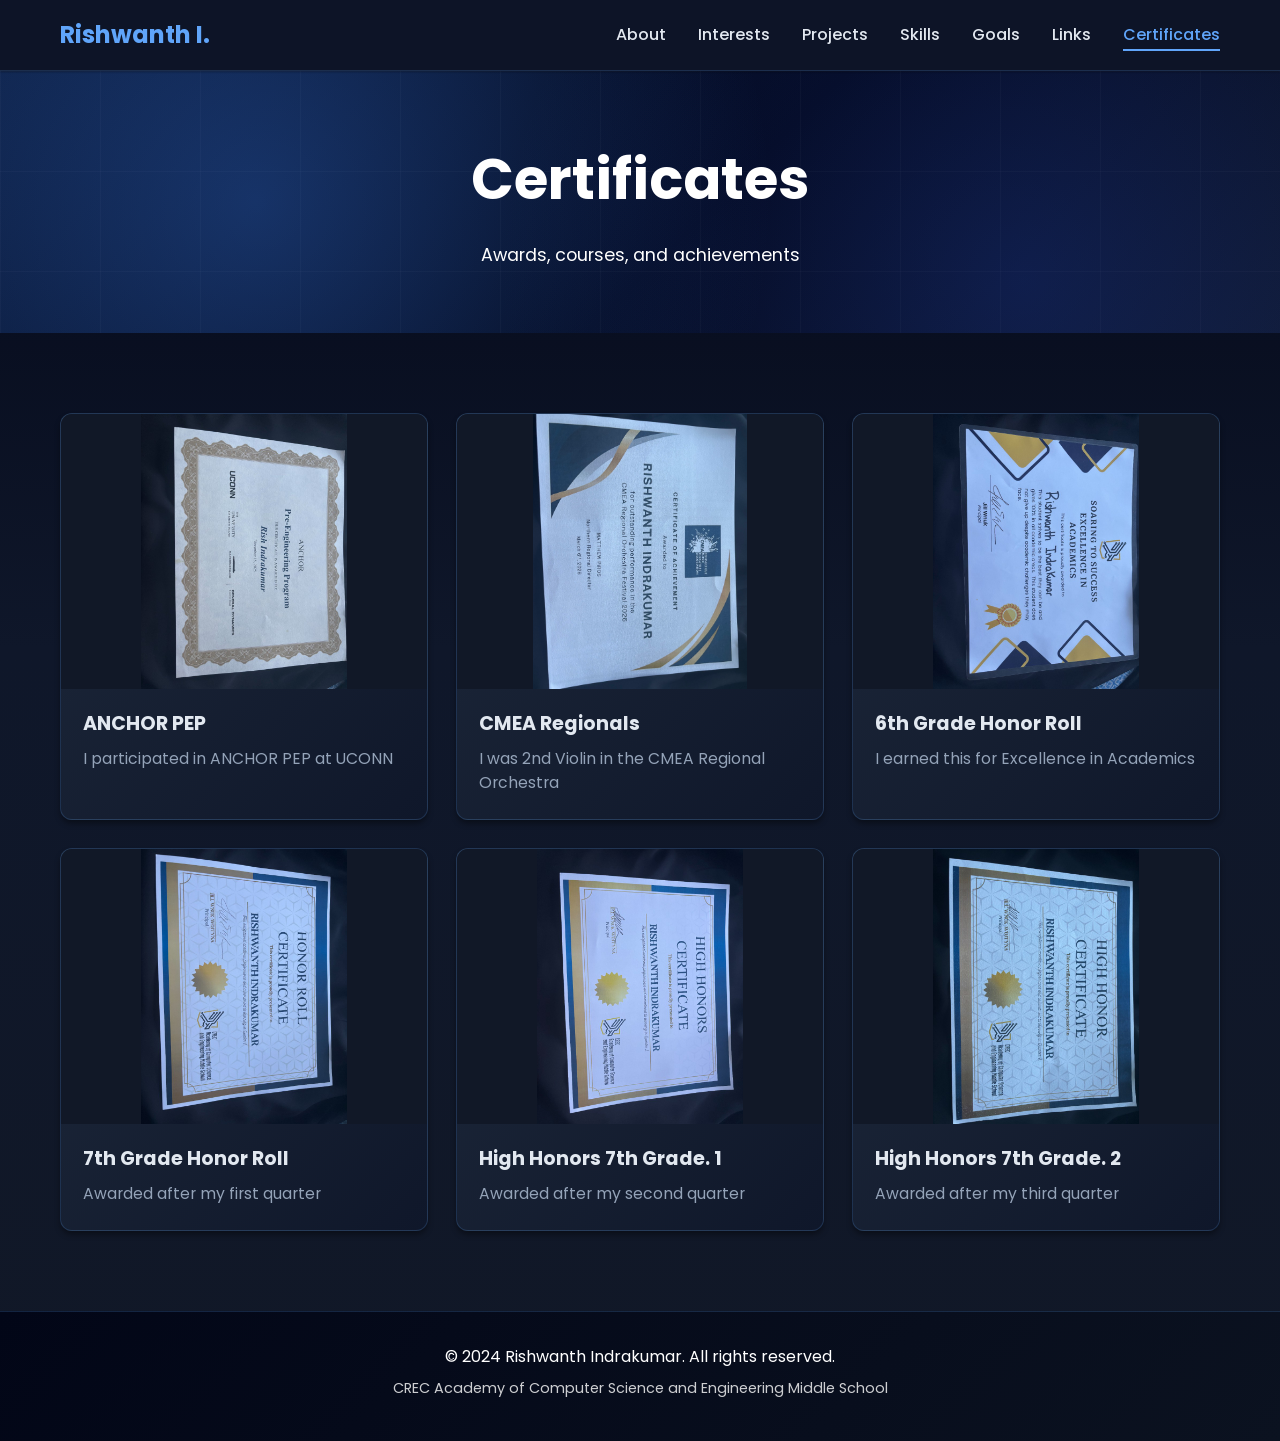
==== commit 9a41c0a1: "Add all certificate photos to the certificates gallery. Co-authored-by: Cursor <cursoragent@cursor.c" ====
--- a/certificates.html
+++ b/certificates.html
@@ -35,8 +35,8 @@
         <div class="container">
             <div class="certificates-grid">
                 <article class="certificate-card">
-                    <div class="certificate-media certificate-media-placeholder">
-                        <span>ANCHOR PEP</span>
+                    <div class="certificate-media">
+                        <img src="images/anchor-pep.png" alt="ANCHOR Pre-Engineering Program certificate awarded to Rish Indrakumar">
                     </div>
                     <div class="certificate-body">
                         <h3>ANCHOR PEP</h3>
@@ -55,8 +55,8 @@
                 </article>
 
                 <article class="certificate-card">
-                    <div class="certificate-media certificate-media-placeholder">
-                        <span>Honor Roll</span>
+                    <div class="certificate-media">
+                        <img src="images/honor-roll-6th.png" alt="6th Grade Honor Roll excellence in academics certificate for Rishwanth Indrakumar">
                     </div>
                     <div class="certificate-body">
                         <h3>6th Grade Honor Roll</h3>
@@ -65,8 +65,8 @@
                 </article>
 
                 <article class="certificate-card">
-                    <div class="certificate-media certificate-media-placeholder">
-                        <span>Honor Roll</span>
+                    <div class="certificate-media">
+                        <img src="images/honor-roll-7th.png" alt="7th Grade Honor Roll certificate for Quarter 1 for Rishwanth Indrakumar">
                     </div>
                     <div class="certificate-body">
                         <h3>7th Grade Honor Roll</h3>
@@ -75,8 +75,8 @@
                 </article>
 
                 <article class="certificate-card">
-                    <div class="certificate-media certificate-media-placeholder">
-                        <span>High Honors</span>
+                    <div class="certificate-media">
+                        <img src="images/high-honors-7th-1.png" alt="High Honors certificate for Quarter 2 for Rishwanth Indrakumar">
                     </div>
                     <div class="certificate-body">
                         <h3>High Honors 7th Grade. 1</h3>
@@ -85,8 +85,8 @@
                 </article>
 
                 <article class="certificate-card">
-                    <div class="certificate-media certificate-media-placeholder">
-                        <span>High Honors</span>
+                    <div class="certificate-media">
+                        <img src="images/high-honors-7th-2.png" alt="High Honors certificate for Quarter 3 for Rishwanth Indrakumar">
                     </div>
                     <div class="certificate-body">
                         <h3>High Honors 7th Grade. 2</h3>
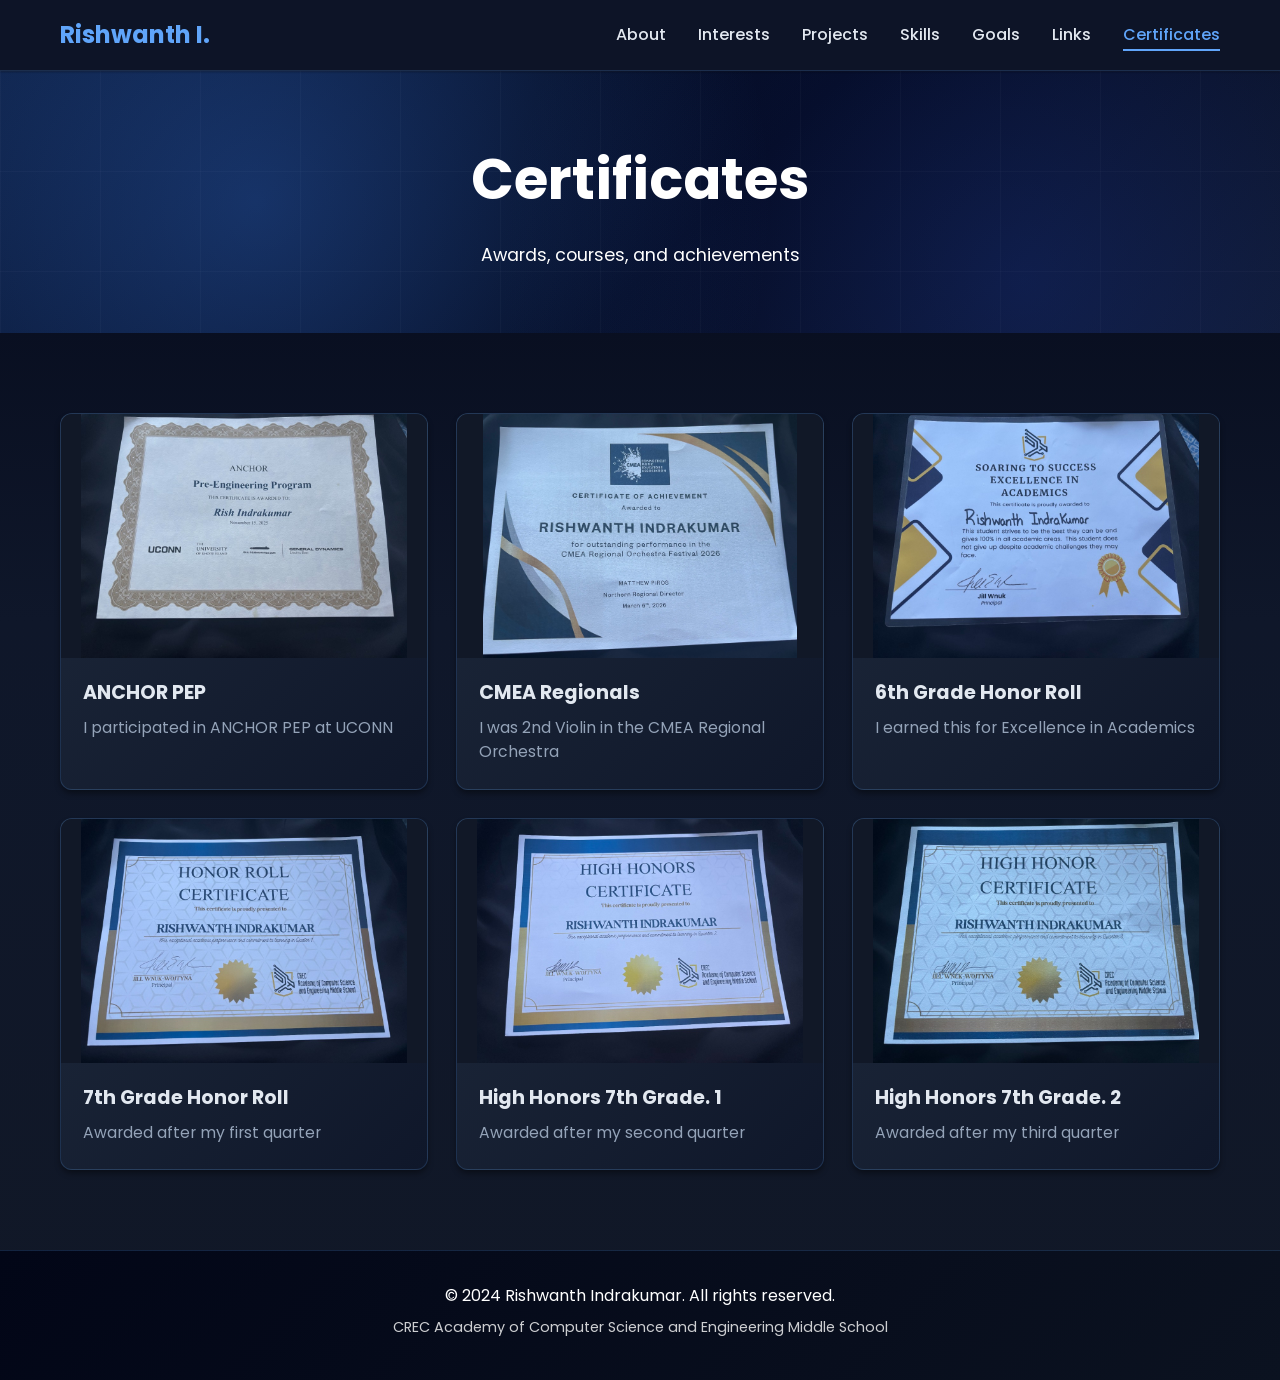
==== commit 805ec82e: "Cache-bust certificate images so rotated versions show on the live site. Co-authored-by: Cursor <cur" ====
--- a/certificates.html
+++ b/certificates.html
@@ -36,7 +36,7 @@
             <div class="certificates-grid">
                 <article class="certificate-card">
                     <div class="certificate-media">
-                        <img src="images/anchor-pep.png" alt="ANCHOR Pre-Engineering Program certificate awarded to Rish Indrakumar">
+                        <img src="images/anchor-pep.png?v=2" alt="ANCHOR Pre-Engineering Program certificate awarded to Rish Indrakumar">
                     </div>
                     <div class="certificate-body">
                         <h3>ANCHOR PEP</h3>
@@ -46,7 +46,7 @@
 
                 <article class="certificate-card">
                     <div class="certificate-media">
-                        <img src="images/cmea-regionals.png" alt="CMEA Regional Orchestra Festival Certificate of Achievement for Rishwanth Indrakumar">
+                        <img src="images/cmea-regionals.png?v=2" alt="CMEA Regional Orchestra Festival Certificate of Achievement for Rishwanth Indrakumar">
                     </div>
                     <div class="certificate-body">
                         <h3>CMEA Regionals</h3>
@@ -56,7 +56,7 @@
 
                 <article class="certificate-card">
                     <div class="certificate-media">
-                        <img src="images/honor-roll-6th.png" alt="6th Grade Honor Roll excellence in academics certificate for Rishwanth Indrakumar">
+                        <img src="images/honor-roll-6th.png?v=2" alt="6th Grade Honor Roll excellence in academics certificate for Rishwanth Indrakumar">
                     </div>
                     <div class="certificate-body">
                         <h3>6th Grade Honor Roll</h3>
@@ -66,7 +66,7 @@
 
                 <article class="certificate-card">
                     <div class="certificate-media">
-                        <img src="images/honor-roll-7th.png" alt="7th Grade Honor Roll certificate for Quarter 1 for Rishwanth Indrakumar">
+                        <img src="images/honor-roll-7th.png?v=2" alt="7th Grade Honor Roll certificate for Quarter 1 for Rishwanth Indrakumar">
                     </div>
                     <div class="certificate-body">
                         <h3>7th Grade Honor Roll</h3>
@@ -76,7 +76,7 @@
 
                 <article class="certificate-card">
                     <div class="certificate-media">
-                        <img src="images/high-honors-7th-1.png" alt="High Honors certificate for Quarter 2 for Rishwanth Indrakumar">
+                        <img src="images/high-honors-7th-1.png?v=2" alt="High Honors certificate for Quarter 2 for Rishwanth Indrakumar">
                     </div>
                     <div class="certificate-body">
                         <h3>High Honors 7th Grade. 1</h3>
@@ -86,7 +86,7 @@
 
                 <article class="certificate-card">
                     <div class="certificate-media">
-                        <img src="images/high-honors-7th-2.png" alt="High Honors certificate for Quarter 3 for Rishwanth Indrakumar">
+                        <img src="images/high-honors-7th-2.png?v=2" alt="High Honors certificate for Quarter 3 for Rishwanth Indrakumar">
                     </div>
                     <div class="certificate-body">
                         <h3>High Honors 7th Grade. 2</h3>
--- a/styles.css
+++ b/styles.css
@@ -653,7 +653,7 @@
 }
 
 .certificate-media {
-    aspect-ratio: 4 / 3;
+    aspect-ratio: 3 / 2;
     background: #0f172a;
     overflow: hidden;
 }
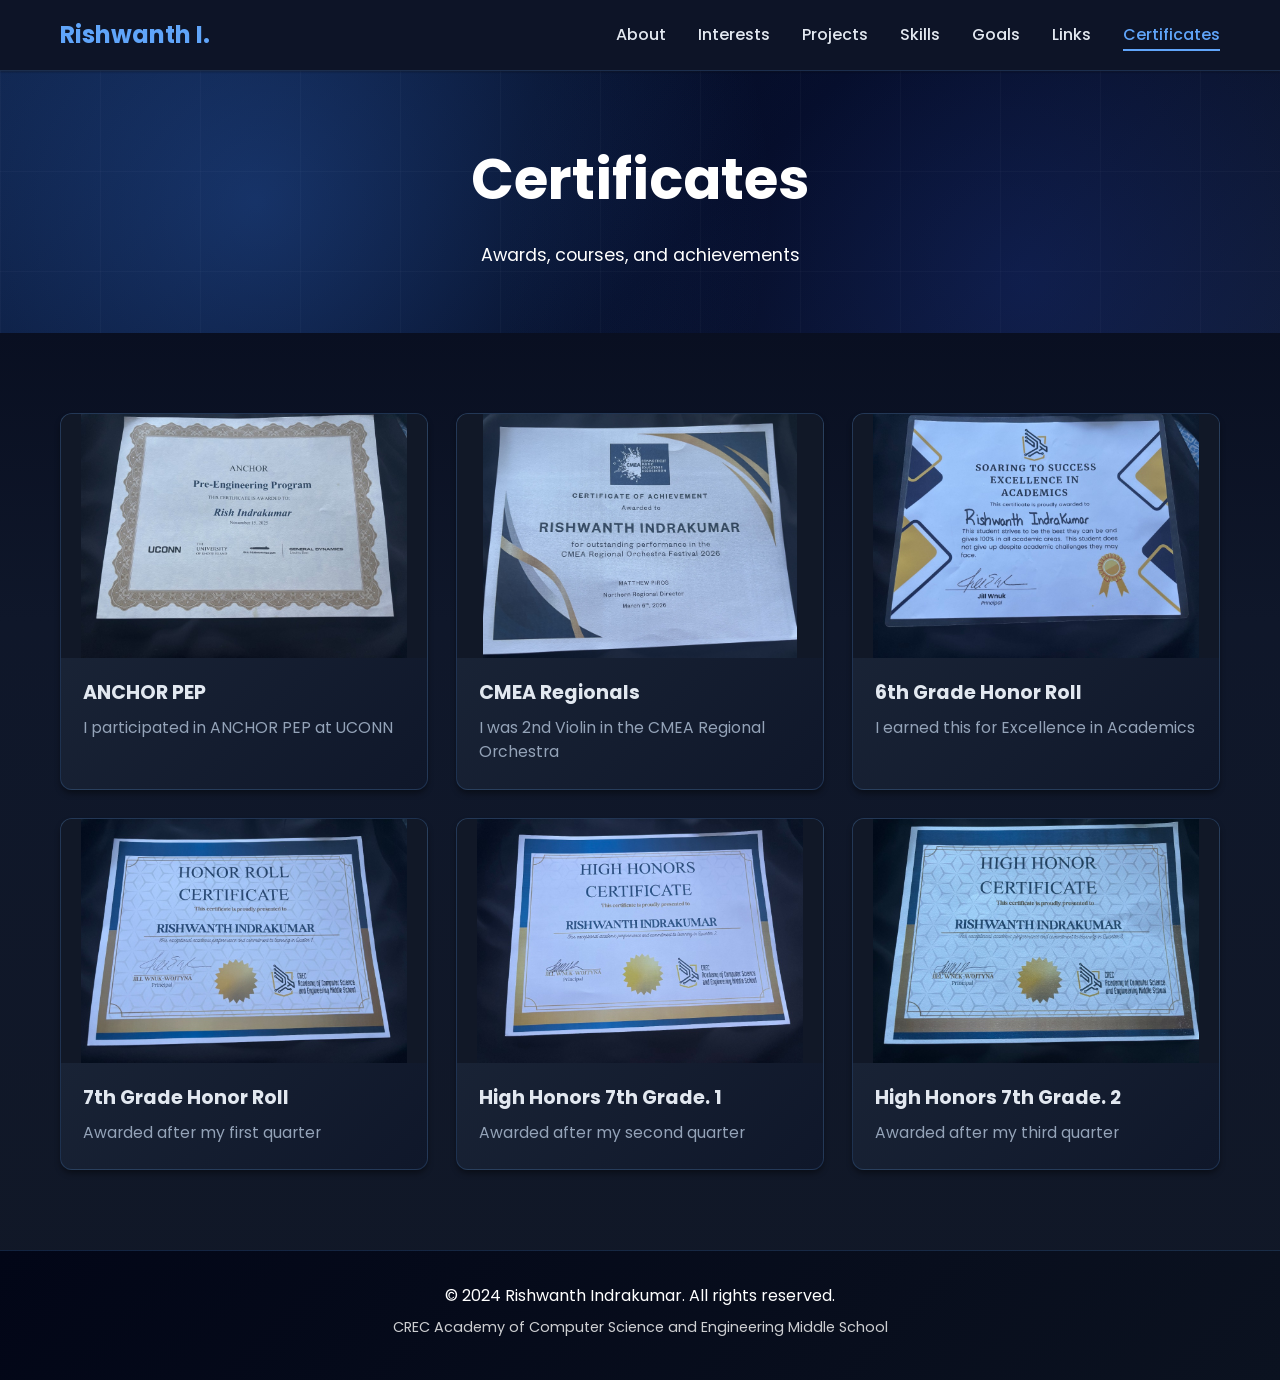
==== commit 5a0ac575: "Force-refresh all certificate and project images on the live site. Co-authored-by: Cursor <cursorage" ====
--- a/certificates.html
+++ b/certificates.html
@@ -36,7 +36,7 @@
             <div class="certificates-grid">
                 <article class="certificate-card">
                     <div class="certificate-media">
-                        <img src="images/anchor-pep.png?v=2" alt="ANCHOR Pre-Engineering Program certificate awarded to Rish Indrakumar">
+                        <img src="images/anchor-pep.png?v=4" alt="ANCHOR Pre-Engineering Program certificate awarded to Rish Indrakumar">
                     </div>
                     <div class="certificate-body">
                         <h3>ANCHOR PEP</h3>
@@ -46,7 +46,7 @@
 
                 <article class="certificate-card">
                     <div class="certificate-media">
-                        <img src="images/cmea-regionals.png?v=2" alt="CMEA Regional Orchestra Festival Certificate of Achievement for Rishwanth Indrakumar">
+                        <img src="images/cmea-regionals.png?v=4" alt="CMEA Regional Orchestra Festival Certificate of Achievement for Rishwanth Indrakumar">
                     </div>
                     <div class="certificate-body">
                         <h3>CMEA Regionals</h3>
@@ -56,7 +56,7 @@
 
                 <article class="certificate-card">
                     <div class="certificate-media">
-                        <img src="images/honor-roll-6th.png?v=2" alt="6th Grade Honor Roll excellence in academics certificate for Rishwanth Indrakumar">
+                        <img src="images/honor-roll-6th.png?v=4" alt="6th Grade Honor Roll excellence in academics certificate for Rishwanth Indrakumar">
                     </div>
                     <div class="certificate-body">
                         <h3>6th Grade Honor Roll</h3>
@@ -66,7 +66,7 @@
 
                 <article class="certificate-card">
                     <div class="certificate-media">
-                        <img src="images/honor-roll-7th.png?v=2" alt="7th Grade Honor Roll certificate for Quarter 1 for Rishwanth Indrakumar">
+                        <img src="images/honor-roll-7th.png?v=4" alt="7th Grade Honor Roll certificate for Quarter 1 for Rishwanth Indrakumar">
                     </div>
                     <div class="certificate-body">
                         <h3>7th Grade Honor Roll</h3>
@@ -76,7 +76,7 @@
 
                 <article class="certificate-card">
                     <div class="certificate-media">
-                        <img src="images/high-honors-7th-1.png?v=2" alt="High Honors certificate for Quarter 2 for Rishwanth Indrakumar">
+                        <img src="images/high-honors-7th-1.png?v=4" alt="High Honors certificate for Quarter 2 for Rishwanth Indrakumar">
                     </div>
                     <div class="certificate-body">
                         <h3>High Honors 7th Grade. 1</h3>
@@ -86,7 +86,7 @@
 
                 <article class="certificate-card">
                     <div class="certificate-media">
-                        <img src="images/high-honors-7th-2.png?v=2" alt="High Honors certificate for Quarter 3 for Rishwanth Indrakumar">
+                        <img src="images/high-honors-7th-2.png?v=4" alt="High Honors certificate for Quarter 3 for Rishwanth Indrakumar">
                     </div>
                     <div class="certificate-body">
                         <h3>High Honors 7th Grade. 2</h3>
